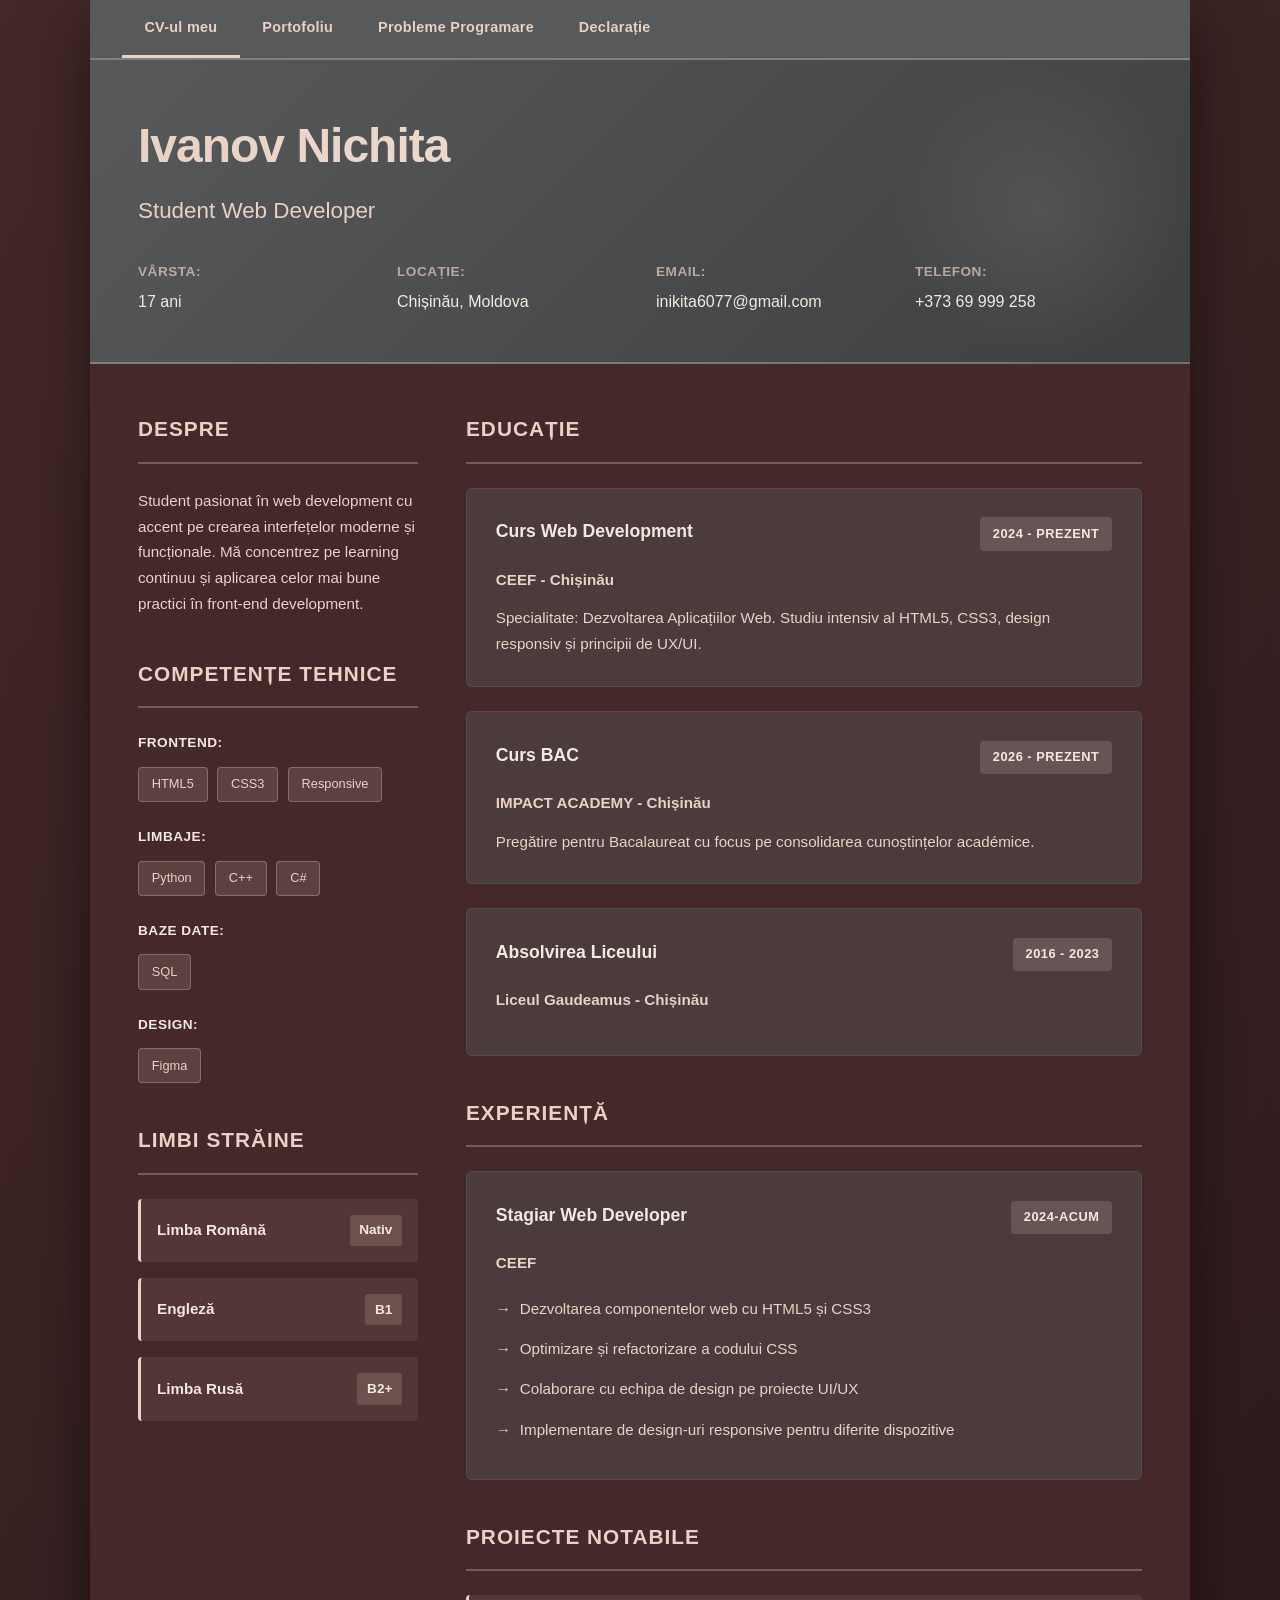
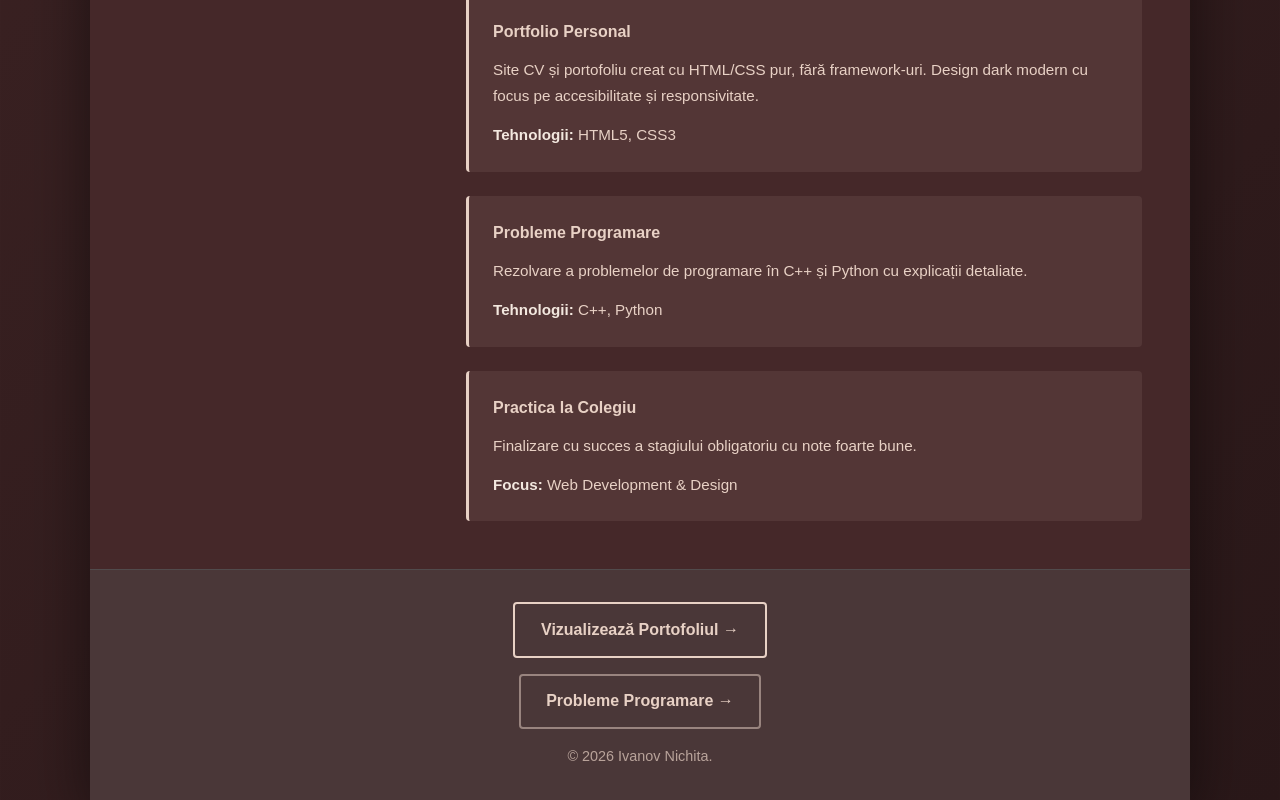
==== index.html @ 9931059b "Add files via upload" ====
<!DOCTYPE html>
<html lang="ro">
<head>
    <meta charset="UTF-8">
    <meta name="viewport" content="width=device-width, initial-scale=1.0">
    <title>Ivanov Nichita - CV</title>
    <link rel="stylesheet" href="styles.css">
    <style>
        .top-nav {
            background: var(--gray-dark);
            border-bottom: 2px solid var(--border-light);
            position: sticky;
            top: 0;
            z-index: 100;
        }
        .top-nav ul {
            list-style: none;
            display: flex;
            flex-wrap: wrap;
            gap: 0;
            margin: 0 auto;
            max-width: 1100px;
            padding: 0 2rem;
        }
        .top-nav ul li a {
            display: block;
            padding: 1rem 1.4rem;
            color: var(--text-secondary);
            text-decoration: none;
            font-size: 0.9rem;
            font-weight: 600;
            letter-spacing: 0.3px;
            transition: all 0.2s ease;
            border-bottom: 3px solid transparent;
        }
        .top-nav ul li a:hover,
        .top-nav ul li a.active {
            color: var(--beige-rose);
            border-bottom-color: var(--beige-rose);
        }
        @media (max-width: 600px) {
            .top-nav ul { padding: 0; }
            .top-nav ul li a { padding: 0.9rem 0.9rem; font-size: 0.8rem; }
        }
    </style>
</head>
<body>
    <div class="cv-container">

        <!-- Navigation -->
        <nav class="top-nav">
            <ul>
                <li><a href="index.html" class="active">CV-ul meu</a></li>
                <li><a href="portfolio.html">Portofoliu</a></li>
                <li><a href="probleme.html">Probleme Programare</a></li>
                <li><a href="declaratie.html">Declarație</a></li>
            </ul>
        </nav>
        <!-- Header Section -->
        <header class="cv-header">
            <div class="header-content">
                <h1>Ivanov Nichita</h1>
                <p class="title-role">Student Web Developer</p>
                <div class="header-info">
                    <div class="info-item">
                        <span class="label">Vârsta:</span>
                        <span class="value">17 ani</span>
                    </div>
                    <div class="info-item">
                        <span class="label">Locație:</span>
                        <span class="value">Chișinău, Moldova</span>
                    </div>
                    <div class="info-item">
                        <span class="label">Email:</span>
                        <span class="value">inikita6077@gmail.com</span>
                    </div>
                    <div class="info-item">
                        <span class="label">Telefon:</span>
                        <span class="value">+373 69 999 258</span>
                    </div>
                </div>
            </div>
        </header>

        <div class="cv-main">
            <!-- Sidebar Left -->
            <aside class="cv-sidebar">
                <!-- Despre -->
                <section class="cv-section">
                    <h2>Despre</h2>
                    <p>Student pasionat în web development cu accent pe crearea interfețelor moderne și funcționale. Mă concentrez pe learning continuu și aplicarea celor mai bune practici în front-end development.</p>
                </section>

                <!-- Competențe Tehnice -->
                <section class="cv-section">
                    <h2>Competențe Tehnice</h2>
                    <div class="skills-list">
                        <div class="skill-item">
                            <span class="skill-category">Frontend:</span>
                            <span class="skill-tags">
                                <span class="tag">HTML5</span>
                                <span class="tag">CSS3</span>
                                <span class="tag">Responsive</span>
                            </span>
                        </div>
                        <div class="skill-item">
                            <span class="skill-category">Limbaje:</span>
                            <span class="skill-tags">
                                <span class="tag">Python</span>
                                <span class="tag">C++</span>
                                <span class="tag">C#</span>
                            </span>
                        </div>
                        <div class="skill-item">
                            <span class="skill-category">Baze date:</span>
                            <span class="skill-tags">
                                <span class="tag">SQL</span>
                            </span>
                        </div>
                        <div class="skill-item">
                            <span class="skill-category">Design:</span>
                            <span class="skill-tags">
                                <span class="tag">Figma</span>
                            </span>
                        </div>
                    </div>
                </section>

                <!-- Limbi Cunoscute -->
                <section class="cv-section">
                    <h2>Limbi Străine</h2>
                    <div class="languages-list">
                        <div class="language-item">
                            <span class="lang-name">Limba Română</span>
                            <span class="lang-level">Nativ</span>
                        </div>
                        <div class="language-item">
                            <span class="lang-name">Engleză</span>
                            <span class="lang-level">B1</span>
                        </div>
                        <div class="language-item">
                            <span class="lang-name">Limba Rusă</span>
                            <span class="lang-level">B2+</span>
                        </div>
                    </div>
                </section>
            </aside>

            <!-- Main Content -->
            <main class="cv-content">
                <!-- Educație -->
                <section class="cv-section">
                    <h2>Educație</h2>
                    
                    <div class="experience-item">
                        <div class="item-header">
                            <h3>Curs Web Development</h3>
                            <span class="date">2024 - Prezent</span>
                        </div>
                        <p class="institution">CEEF - Chișinău</p>
                        <p class="description">Specialitate: Dezvoltarea Aplicațiilor Web. Studiu intensiv al HTML5, CSS3, design responsiv și principii de UX/UI.</p>
                    </div>

                    <div class="experience-item">
                        <div class="item-header">
                            <h3>Curs BAC</h3>
                            <span class="date">2026 - Prezent</span>
                        </div>
                        <p class="institution">IMPACT ACADEMY - Chișinău</p>
                        <p class="description">Pregătire pentru Bacalaureat cu focus pe consolidarea cunoștințelor académice.</p>
                    </div>

                    <div class="experience-item">
                        <div class="item-header">
                            <h3>Absolvirea Liceului</h3>
                            <span class="date">2016 - 2023</span>
                        </div>
                        <p class="institution">Liceul Gaudeamus - Chișinău</p>
                    </div>
                </section>

                <!-- Experiență Profesională -->
                <section class="cv-section">
                    <h2>Experiență</h2>
                    
                    <div class="experience-item">
                        <div class="item-header">
                            <h3>Stagiar Web Developer</h3>
                            <span class="date">2024-acum</span>
                        </div>
                        <p class="institution">CEEF</p>
                        <ul class="description-list">
                            <li>Dezvoltarea componentelor web cu HTML5 și CSS3</li>
                            <li>Optimizare și refactorizare a codului CSS</li>
                            <li>Colaborare cu echipa de design pe proiecte UI/UX</li>
                            <li>Implementare de design-uri responsive pentru diferite dispozitive</li>
                        </ul>
                    </div>
                </section>

                <!-- Proiecte -->
                <section class="cv-section">
                    <h2>Proiecte Notabile</h2>
                    
                    <div class="project-item">
                        <h3>Portfolio Personal</h3>
                        <p class="description">Site CV și portofoliu creat cu HTML/CSS pur, fără framework-uri. Design dark modern cu focus pe accesibilitate și responsivitate.</p>
                        <p class="tech-used"><strong>Tehnologii:</strong> HTML5, CSS3</p>
                    </div>

                    <div class="project-item">
                        <h3>Probleme Programare</h3>
                        <p class="description">Rezolvare a problemelor de programare în C++ și Python cu explicații detaliate.</p>
                        <p class="tech-used"><strong>Tehnologii:</strong> C++, Python</p>
                    </div>

                    <div class="project-item">
                        <h3>Practica la Colegiu</h3>
                        <p class="description">Finalizare cu succes a stagiului obligatoriu cu note foarte bune.</p>
                        <p class="tech-used"><strong>Focus:</strong> Web Development & Design</p>
                    </div>
                </section>
            </main>
        </div>

        <!-- Footer Navigation -->
        <footer class="cv-footer">
            <a href="portfolio.html" class="footer-link">Vizualizează Portofoliul →</a>
            <a href="probleme.html" class="footer-link" style="border-color: rgba(232,209,197,0.5); color: var(--text-secondary);">Probleme Programare →</a>
            <p>&copy; 2026 Ivanov Nichita.</p>
        </footer>
    </div>
</body>
</html>
---- styles.css ----
* {
    margin: 0;
    padding: 0;
    box-sizing: border-box;
}

:root {
    /* Paleta din imagine */
    --brown-dark: #452829;
    --gray-dark: #57595b;
    --beige-rose: #e8d1c5;
    --cream: #f3e8df;
    --white: #ffffff;

    /* Mapping functional */
    --primary-bg: var(--brown-dark);
    --secondary-bg: var(--gray-dark);
    --accent-warm: var(--beige-rose);
    --accent-light: var(--cream);
    --text-primary: var(--cream);
    --text-secondary: var(--beige-rose);
    --text-muted: rgba(232, 209, 197, 0.7);
    --border-color: rgba(87, 89, 91, 0.6);
    --border-light: rgba(232, 209, 197, 0.3);
}

html {
    scroll-behavior: smooth;
}

body {
    font-family: -apple-system, BlinkMacSystemFont, 'Segoe UI', 'Roboto', 'Oxygen', sans-serif;
    background: linear-gradient(135deg, var(--brown-dark) 0%, #2a1819 100%);
    color: var(--text-primary);
    line-height: 1.6;
    min-height: 100vh;
}

/* CV Container */
.cv-container {
    max-width: 1100px;
    margin: 0 auto;
    background: var(--brown-dark);
    box-shadow: 0 20px 60px rgba(0, 0, 0, 0.5);
    display: flex;
    flex-direction: column;
    min-height: 100vh;
}

/* Header */
.cv-header {
    background: linear-gradient(135deg, var(--gray-dark) 0%, #3d3f41 100%);
    padding: 3rem 3rem;
    border-bottom: 2px solid var(--border-light);
    position: relative;
    overflow: hidden;
}

.cv-header::before {
    content: '';
    position: absolute;
    top: 0;
    right: 0;
    width: 300px;
    height: 300px;
    background: radial-gradient(circle, rgba(232, 209, 197, 0.1) 0%, transparent 70%);
    pointer-events: none;
}

.header-content {
    position: relative;
    z-index: 1;
}

.cv-header h1 {
    font-size: 3rem;
    font-weight: 700;
    margin-bottom: 0.5rem;
    background: linear-gradient(135deg, var(--beige-rose), var(--cream));
    -webkit-background-clip: text;
    -webkit-text-fill-color: transparent;
    background-clip: text;
    letter-spacing: -1px;
}

.title-role {
    font-size: 1.4rem;
    color: var(--beige-rose);
    margin-bottom: 2rem;
    font-weight: 500;
}

.header-info {
    display: grid;
    grid-template-columns: repeat(auto-fit, minmax(200px, 1fr));
    gap: 2rem;
}

.info-item {
    display: flex;
    flex-direction: column;
    gap: 0.4rem;
}

.info-item .label {
    font-size: 0.85rem;
    color: var(--text-muted);
    text-transform: uppercase;
    letter-spacing: 0.5px;
    font-weight: 600;
}

.info-item .value {
    font-size: 1rem;
    color: var(--text-primary);
    font-weight: 500;
}

/* Main Layout */
.cv-main {
    display: grid;
    grid-template-columns: 280px 1fr;
    gap: 3rem;
    padding: 3rem;
    flex: 1;
}

.cv-sidebar {
    display: flex;
    flex-direction: column;
    gap: 2.5rem;
}

.cv-content {
    display: flex;
    flex-direction: column;
    gap: 2.5rem;
}

/* Sections */
.cv-section {
    display: flex;
    flex-direction: column;
    gap: 1.5rem;
}

.cv-section h2 {
    font-size: 1.3rem;
    font-weight: 700;
    color: var(--beige-rose);
    text-transform: uppercase;
    letter-spacing: 1px;
    padding-bottom: 1rem;
    border-bottom: 2px solid var(--border-light);
}

.cv-section p {
    color: var(--text-secondary);
    font-size: 0.95rem;
    line-height: 1.7;
}

/* Sidebar Content */
.skills-list {
    display: flex;
    flex-direction: column;
    gap: 1.5rem;
}

.skill-item {
    display: flex;
    flex-direction: column;
    gap: 0.8rem;
}

.skill-category {
    font-size: 0.85rem;
    color: var(--cream);
    font-weight: 600;
    text-transform: uppercase;
    letter-spacing: 0.5px;
}

.skill-tags {
    display: flex;
    flex-wrap: wrap;
    gap: 0.6rem;
}

.tag {
    background: rgba(232, 209, 197, 0.15);
    color: var(--beige-rose);
    padding: 0.4rem 0.8rem;
    border-radius: 4px;
    font-size: 0.8rem;
    font-weight: 500;
    border: 1px solid rgba(232, 209, 197, 0.3);
    transition: all 0.3s ease;
}

.tag:hover {
    background: rgba(232, 209, 197, 0.25);
    border-color: var(--beige-rose);
    transform: translateY(-2px);
}

/* Languages */
.languages-list {
    display: flex;
    flex-direction: column;
    gap: 1rem;
}

.language-item {
    display: flex;
    justify-content: space-between;
    align-items: center;
    padding: 1rem;
    background: rgba(232, 209, 197, 0.08);
    border-left: 3px solid var(--beige-rose);
    border-radius: 4px;
}

.lang-name {
    font-weight: 600;
    color: var(--text-primary);
    font-size: 0.95rem;
}

.lang-level {
    font-size: 0.85rem;
    color: var(--cream);
    font-weight: 600;
    background: rgba(243, 232, 223, 0.15);
    padding: 0.3rem 0.6rem;
    border-radius: 3px;
}

/* Experience Items */
.experience-item {
    padding: 1.8rem;
    background: rgba(87, 89, 91, 0.4);
    border: 1px solid var(--border-color);
    border-radius: 6px;
    transition: all 0.3s ease;
}

.experience-item:hover {
    background: rgba(87, 89, 91, 0.7);
    border-color: var(--beige-rose);
    transform: translateX(4px);
}

.item-header {
    display: flex;
    justify-content: space-between;
    align-items: flex-start;
    gap: 1rem;
    margin-bottom: 1rem;
}

.experience-item h3 {
    font-size: 1.1rem;
    font-weight: 600;
    color: var(--text-primary);
}

.date {
    font-size: 0.8rem;
    color: var(--cream);
    font-weight: 600;
    text-transform: uppercase;
    letter-spacing: 0.5px;
    white-space: nowrap;
    background: rgba(243, 232, 223, 0.15);
    padding: 0.4rem 0.8rem;
    border-radius: 4px;
}

.institution {
    color: var(--beige-rose);
    font-weight: 600;
    font-size: 0.9rem;
    margin-bottom: 0.8rem;
}

.description {
    color: var(--text-secondary);
    font-size: 0.95rem;
    line-height: 1.7;
}

.description-list {
    list-style: none;
    color: var(--text-secondary);
    font-size: 0.95rem;
}

.description-list li {
    padding: 0.5rem 0 0.5rem 1.5rem;
    position: relative;
}

.description-list li::before {
    content: '→';
    position: absolute;
    left: 0;
    color: var(--beige-rose);
    font-weight: bold;
}

/* Projects */
.project-item {
    padding: 1.5rem;
    background: rgba(232, 209, 197, 0.08);
    border-left: 3px solid var(--beige-rose);
    border-radius: 4px;
    transition: all 0.3s ease;
}

.project-item:hover {
    background: rgba(232, 209, 197, 0.12);
    transform: translateX(4px);
}

.project-item h3 {
    font-size: 1rem;
    color: var(--beige-rose);
    font-weight: 600;
    margin-bottom: 0.8rem;
}

.tech-used {
    color: var(--text-muted);
    font-size: 0.85rem;
    margin-top: 0.8rem;
}

.tech-used strong {
    color: var(--cream);
}

/* Footer */
.cv-footer {
    padding: 2rem 3rem;
    border-top: 1px solid var(--border-color);
    background: rgba(87, 89, 91, 0.3);
    text-align: center;
    display: flex;
    flex-direction: column;
    gap: 1rem;
    align-items: center;
}

.footer-link {
    color: var(--beige-rose);
    text-decoration: none;
    font-weight: 600;
    transition: all 0.3s ease;
    padding: 0.8rem 1.6rem;
    border: 2px solid var(--beige-rose);
    border-radius: 4px;
    display: inline-block;
}

.footer-link:hover {
    background: var(--beige-rose);
    color: var(--brown-dark);
}

.cv-footer p {
    color: var(--text-muted);
    font-size: 0.9rem;
}

/* Portfolio Page Specific */
.portfolio-layout {
    grid-template-columns: 1fr;
}

.presentation-card {
    background: linear-gradient(135deg, rgba(232, 209, 197, 0.15), rgba(243, 232, 223, 0.08));
    border: 2px solid var(--border-light);
    border-radius: 8px;
    padding: 2.5rem;
    transition: all 0.3s ease;
}

.presentation-card:hover {
    background: linear-gradient(135deg, rgba(232, 209, 197, 0.25), rgba(243, 232, 223, 0.15));
    border-color: var(--beige-rose);
    transform: translateY(-4px);
}

.card-content h3 {
    color: var(--beige-rose);
    font-size: 1.2rem;
    margin-bottom: 0.8rem;
    font-weight: 600;
}

.card-content p {
    color: var(--text-secondary);
    margin-bottom: 1.5rem;
    line-height: 1.7;
}

.btn-open {
    display: inline-block;
    background: linear-gradient(135deg, var(--beige-rose), #d4b8a8);
    color: var(--brown-dark);
    padding: 0.8rem 1.6rem;
    border-radius: 4px;
    text-decoration: none;
    font-weight: 600;
    transition: all 0.3s ease;
    border: none;
    cursor: pointer;
}

.btn-open:hover {
    transform: translateY(-2px);
    box-shadow: 0 6px 20px rgba(232, 209, 197, 0.4);
}

/* Files Grid */
.files-grid {
    display: grid;
    grid-template-columns: repeat(auto-fit, minmax(250px, 1fr));
    gap: 1.5rem;
    margin: 1.5rem 0;
}

.file-card {
    background: rgba(87, 89, 91, 0.5);
    border: 1px solid var(--border-color);
    border-radius: 8px;
    padding: 2rem;
    transition: all 0.3s ease;
    display: flex;
    flex-direction: column;
    gap: 1.2rem;
}

.file-card:hover {
    background: rgba(87, 89, 91, 0.8);
    border-color: var(--beige-rose);
    transform: translateY(-6px);
    box-shadow: 0 8px 24px rgba(232, 209, 197, 0.15);
}

.file-header {
    display: flex;
    align-items: center;
    gap: 1rem;
}

.file-icon {
    font-size: 2rem;
}

.file-header h3 {
    color: var(--text-primary);
    font-size: 1rem;
    font-weight: 600;
}

.file-desc {
    color: var(--text-secondary);
    font-size: 0.9rem;
    line-height: 1.6;
    flex: 1;
}

.btn-download {
    background: linear-gradient(135deg, var(--beige-rose), #d4b8a8);
    color: var(--brown-dark);
    padding: 0.6rem 1.2rem;
    border-radius: 4px;
    text-decoration: none;
    font-weight: 600;
    text-align: center;
    transition: all 0.3s ease;
    border: none;
    cursor: pointer;
    font-size: 0.9rem;
    align-self: flex-start;
}

.btn-download:hover {
    transform: translateY(-2px);
    box-shadow: 0 4px 12px rgba(232, 209, 197, 0.4);
}

/* Info Box */
.info-box {
    background: linear-gradient(135deg, rgba(243, 232, 223, 0.1), rgba(232, 209, 197, 0.08));
    border-left: 4px solid var(--cream);
    padding: 1.5rem;
    border-radius: 4px;
    display: flex;
    flex-direction: column;
    gap: 1rem;
}

.info-box p {
    color: var(--text-secondary);
    font-size: 0.95rem;
}

.info-box strong {
    color: var(--beige-rose);
}

/* Project Preview */
.project-preview {
    padding: 1.8rem;
    background: linear-gradient(135deg, rgba(232, 209, 197, 0.08), rgba(243, 232, 223, 0.05));
    border: 1px solid var(--border-light);
    border-radius: 6px;
    transition: all 0.3s ease;
}

.project-preview:hover {
    background: linear-gradient(135deg, rgba(232, 209, 197, 0.12), rgba(243, 232, 223, 0.1));
    border-color: var(--beige-rose);
    transform: translateX(4px);
}

.project-preview h3 {
    color: var(--beige-rose);
    font-size: 1.1rem;
    font-weight: 600;
    margin-bottom: 0.8rem;
}

.project-preview p {
    color: var(--text-secondary);
    margin-bottom: 1rem;
    line-height: 1.7;
}

.tech-stack {
    display: flex;
    flex-wrap: wrap;
    gap: 0.8rem;
}

.tech {
    background: rgba(232, 209, 197, 0.2);
    color: var(--beige-rose);
    padding: 0.4rem 0.8rem;
    border-radius: 4px;
    font-size: 0.8rem;
    font-weight: 500;
    border: 1px solid rgba(232, 209, 197, 0.4);
}

/* Skills Grid */
.skills-grid {
    display: grid;
    grid-template-columns: repeat(auto-fit, minmax(250px, 1fr));
    gap: 1.5rem;
}

.skill-group {
    background: rgba(87, 89, 91, 0.4);
    border-left: 3px solid var(--beige-rose);
    padding: 1.5rem;
    border-radius: 4px;
    transition: all 0.3s ease;
}

.skill-group:hover {
    background: rgba(87, 89, 91, 0.7);
}

.skill-group h4 {
    color: var(--beige-rose);
    font-size: 1rem;
    font-weight: 600;
    margin-bottom: 0.6rem;
}

.skill-group p {
    color: var(--text-secondary);
    font-size: 0.9rem;
    line-height: 1.6;
}

.description {
    color: var(--text-secondary);
    font-size: 0.95rem;
}

/* Responsive Design */
@media (max-width: 900px) {
    .cv-main {
        grid-template-columns: 1fr;
        gap: 2rem;
        padding: 2rem;
    }

    .cv-header {
        padding: 2rem;
    }

    .cv-header h1 {
        font-size: 2.2rem;
    }

    .header-info {
        grid-template-columns: repeat(2, 1fr);
        gap: 1.5rem;
    }
}

@media (max-width: 600px) {
    .cv-container {
        margin: 0;
        box-shadow: none;
    }

    .cv-header {
        padding: 1.5rem;
    }

    .cv-header h1 {
        font-size: 1.8rem;
    }

    .title-role {
        font-size: 1.1rem;
        margin-bottom: 1.5rem;
    }

    .header-info {
        grid-template-columns: 1fr;
        gap: 1rem;
    }

    .cv-main {
        gap: 1.5rem;
        padding: 1.5rem;
    }

    .cv-section h2 {
        font-size: 1.1rem;
    }

    .experience-item {
        padding: 1.2rem;
    }

    .item-header {
        flex-direction: column;
        gap: 0.5rem;
    }

    .cv-header h1 {
        letter-spacing: 0;
    }

    .files-grid {
        grid-template-columns: 1fr;
    }

    .skills-grid {
        grid-template-columns: 1fr;
    }

    .presentation-card {
        padding: 1.5rem;
    }

    .file-card {
        padding: 1.5rem;
    }

    .project-preview {
        padding: 1.2rem;
    }

    .tech-stack {
        gap: 0.6rem;
    }

    .tech {
        font-size: 0.75rem;
        padding: 0.3rem 0.6rem;
    }
}
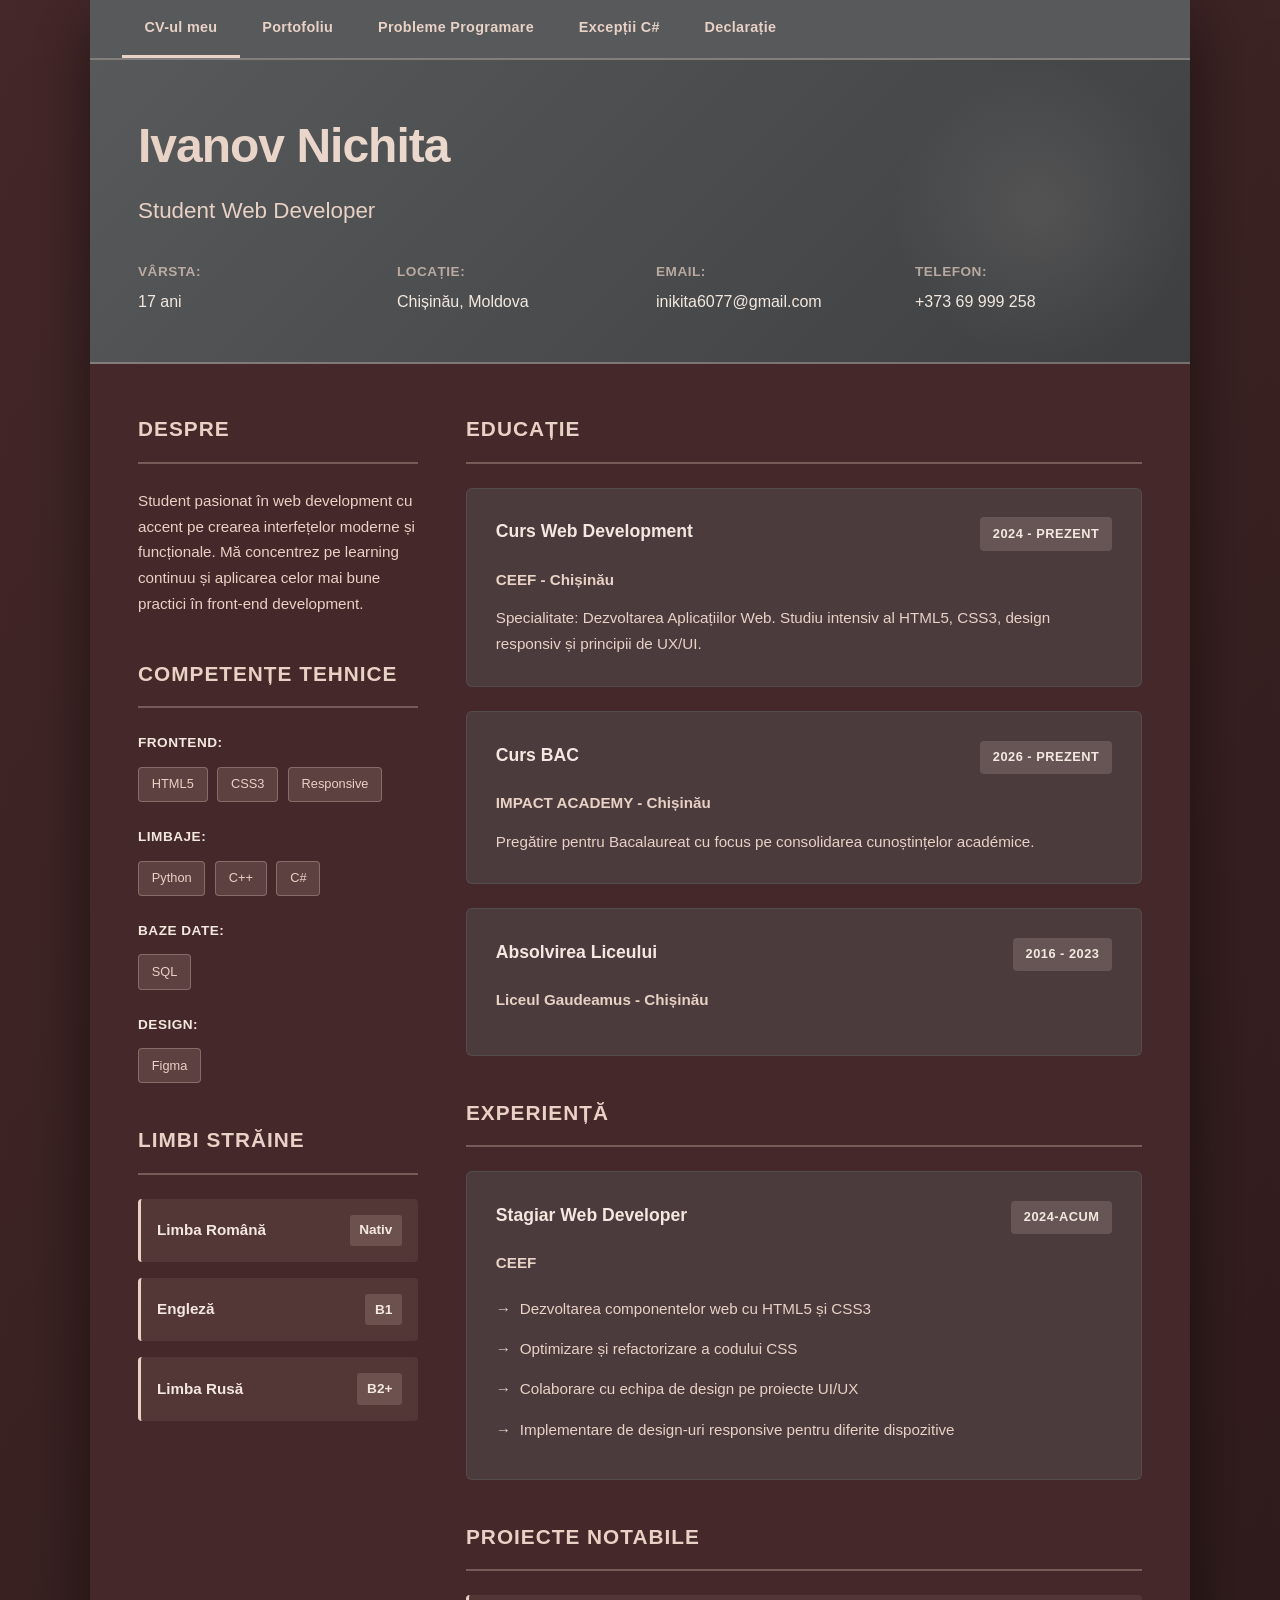
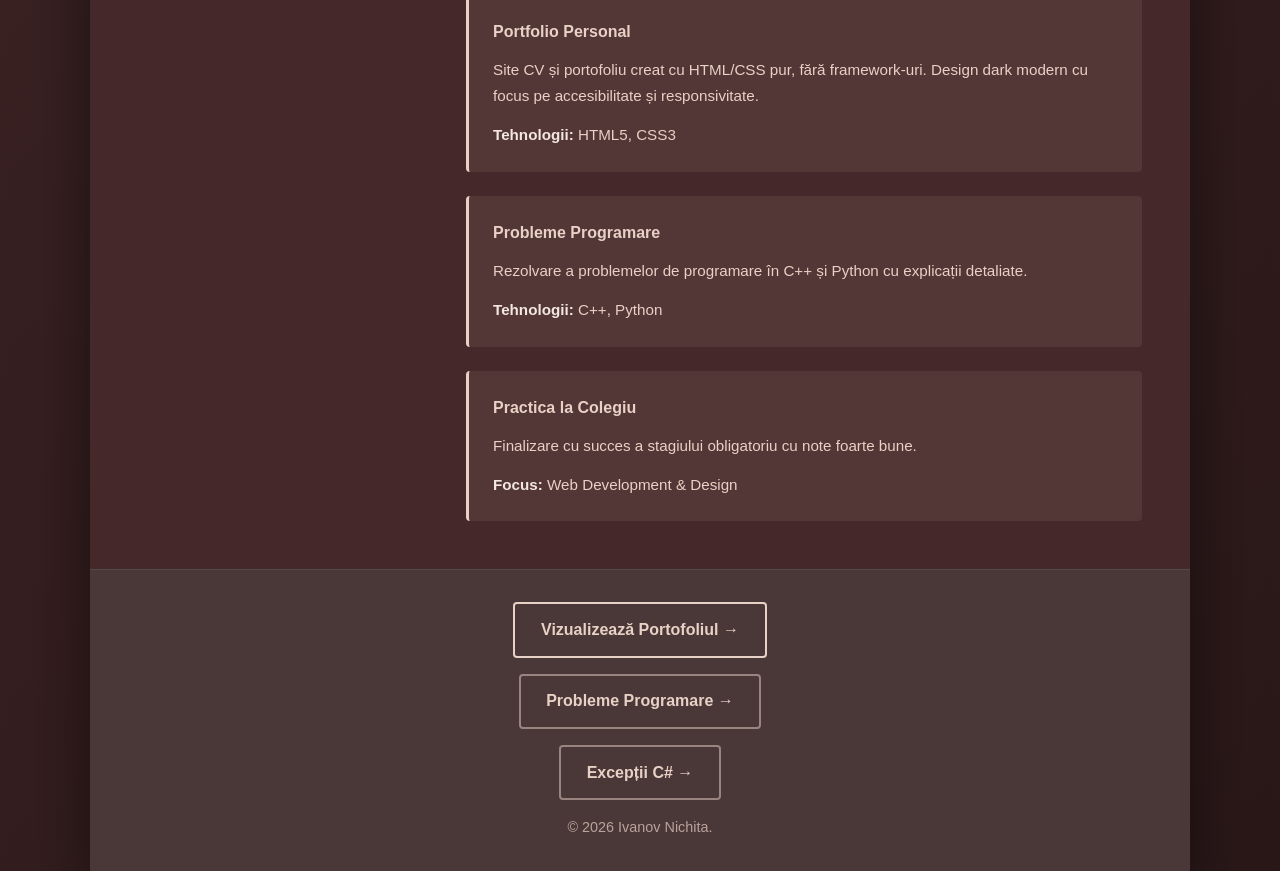
==== commit 7968dd6d: "Add files via upload" ====
--- a/index.html
+++ b/index.html
@@ -53,6 +53,7 @@
                 <li><a href="index.html" class="active">CV-ul meu</a></li>
                 <li><a href="portfolio.html">Portofoliu</a></li>
                 <li><a href="probleme.html">Probleme Programare</a></li>
+                <li><a href="exceptii.html">Excepții C#</a></li>
                 <li><a href="declaratie.html">Declarație</a></li>
             </ul>
         </nav>
@@ -227,8 +228,9 @@
         <footer class="cv-footer">
             <a href="portfolio.html" class="footer-link">Vizualizează Portofoliul →</a>
             <a href="probleme.html" class="footer-link" style="border-color: rgba(232,209,197,0.5); color: var(--text-secondary);">Probleme Programare →</a>
+            <a href="exceptii.html" class="footer-link" style="border-color: rgba(232,209,197,0.5); color: var(--text-secondary);">Excepții C# →</a>
             <p>&copy; 2026 Ivanov Nichita.</p>
         </footer>
     </div>
 </body>
-</html>
+</html>
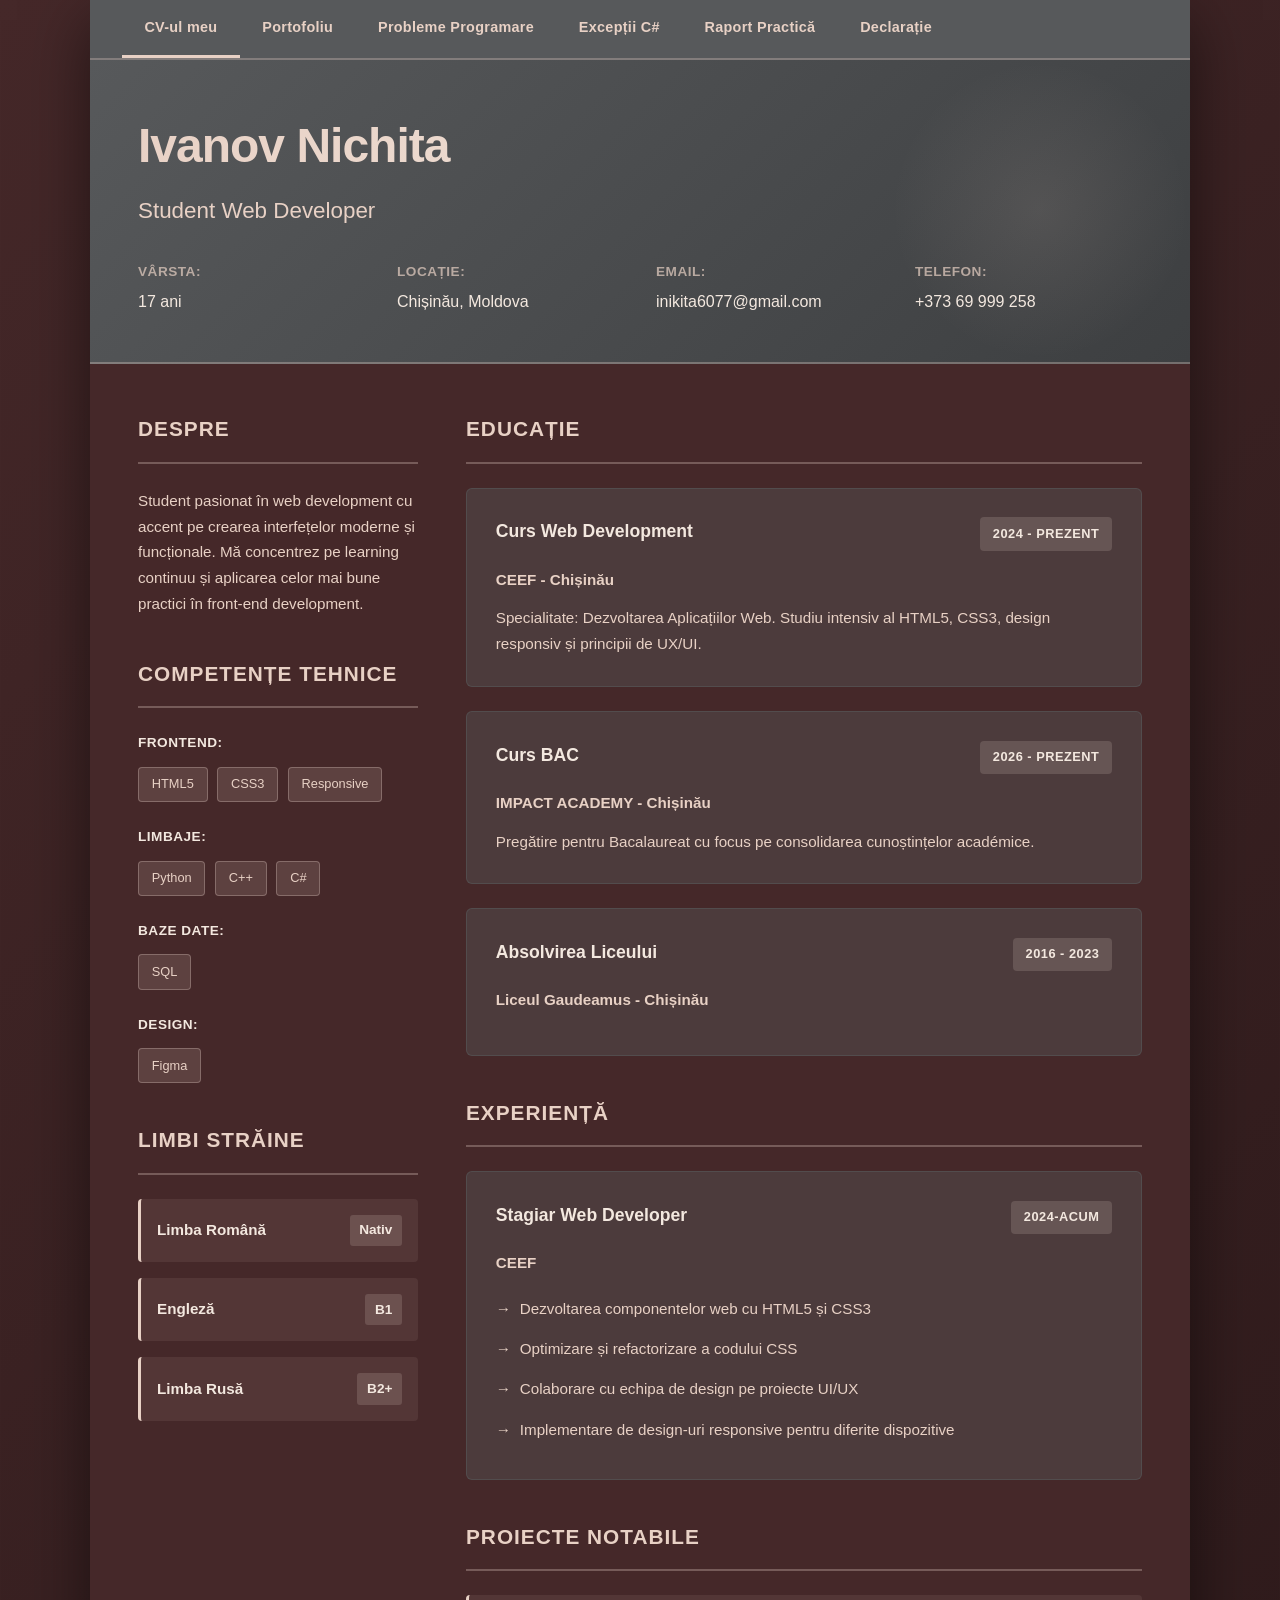
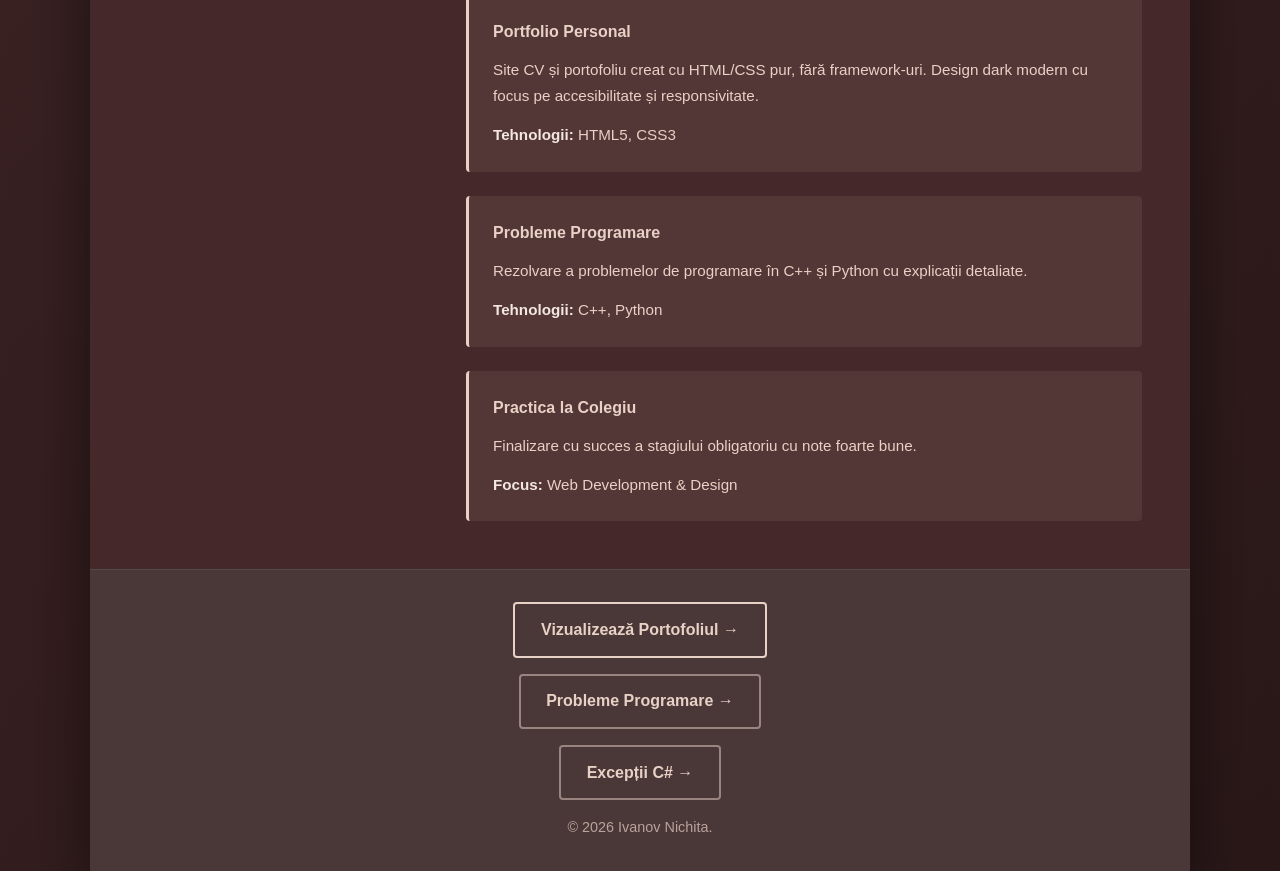
==== commit 880043ec: "Add files via upload" ====
--- a/index.html
+++ b/index.html
@@ -54,6 +54,7 @@
                 <li><a href="portfolio.html">Portofoliu</a></li>
                 <li><a href="probleme.html">Probleme Programare</a></li>
                 <li><a href="exceptii.html">Excepții C#</a></li>
+                <li><a href="raport.html">Raport Practică</a></li>
                 <li><a href="declaratie.html">Declarație</a></li>
             </ul>
         </nav>
